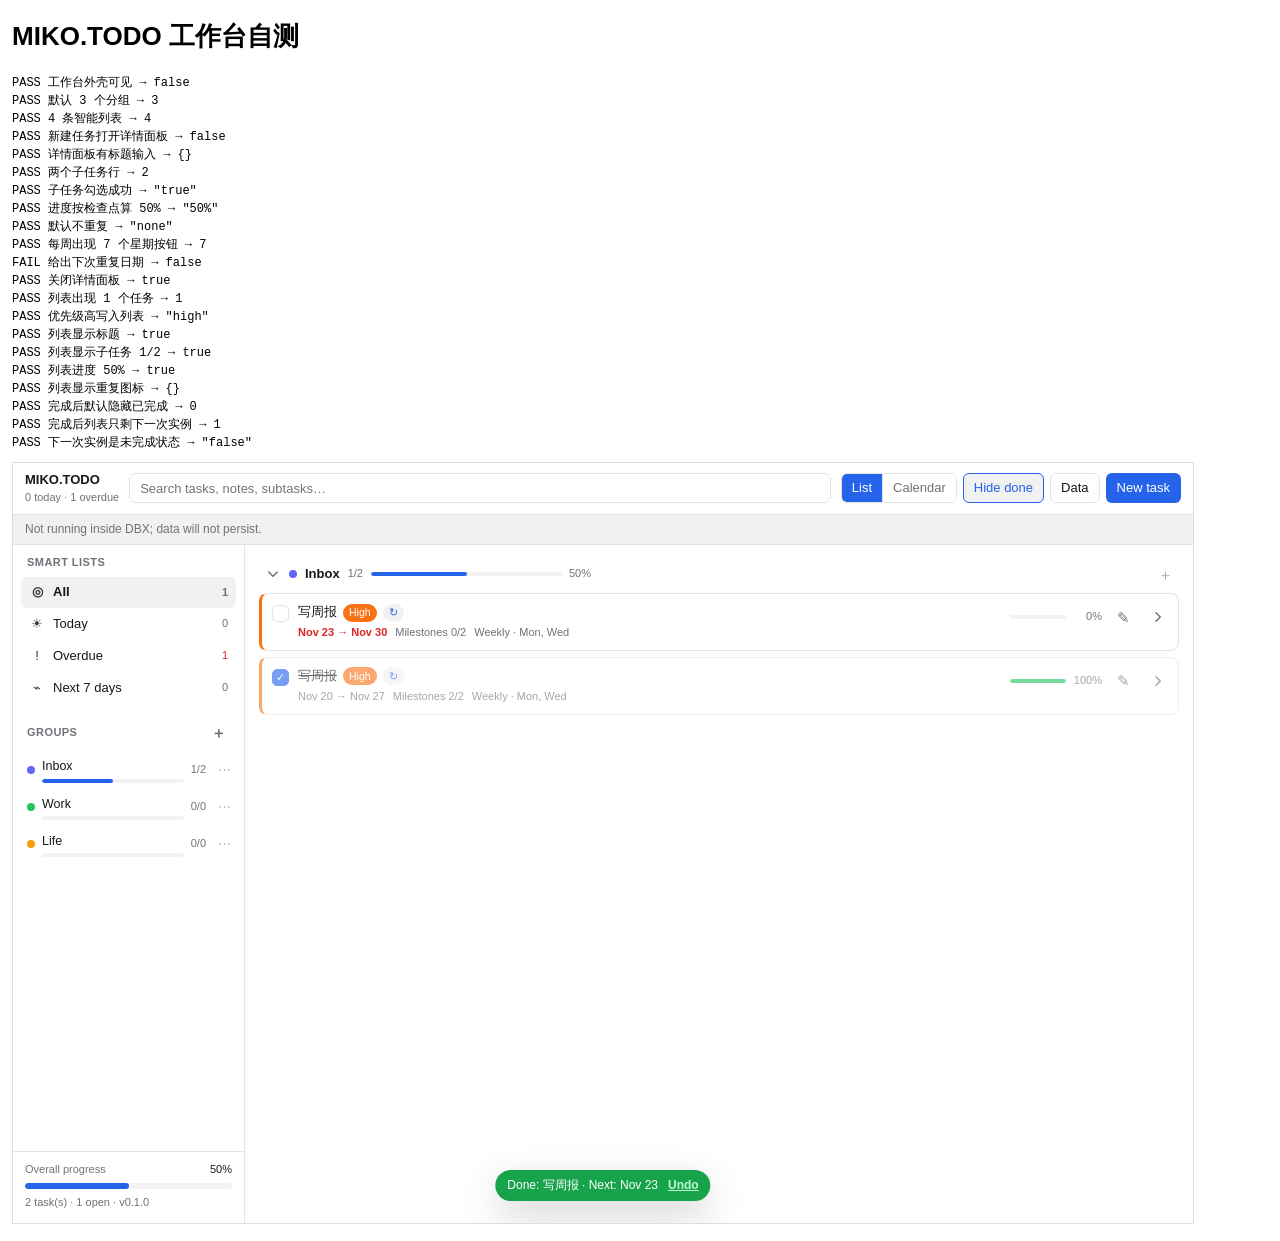
==== dev/selftest.html @ 4a1e9a85 "MIKO.TODO 0.1.0：DBX 待办插件 纯前端工作台插件（manifest v1，host_api 1），数据落 host.storage。  - 分组管理：新建/重命名/配色/排序/删除（" ====
<!doctype html>
<html lang="zh">
<head>
<meta charset="utf-8">
<title>MIKO.TODO selftest</title>
<style>
  body { font: 13px/1.5 -apple-system, sans-serif; margin: 12px; }
  #out { white-space: pre-wrap; font-family: ui-monospace, Menlo, monospace; font-size: 12px; }
  .ok { color: #15803d; } .bad { color: #b91c1c; }
  iframe { width: 1180px; height: 760px; border: 1px solid #ddd; margin-top: 10px; }
</style>
</head>
<body>
<h1>MIKO.TODO 工作台自测</h1>
<div id="out">running…</div>
<iframe id="frame" src="../ui/index.html"></iframe>
<script>
(function () {
  const out = document.getElementById("out");
  const lines = [];
  const errors = [];
  let pass = 0, fail = 0;
  const frame = document.getElementById("frame");

  function log(text, ok) {
    if (ok === true) pass++; else if (ok === false) fail++;
    lines.push((ok === true ? "PASS " : ok === false ? "FAIL " : "     ") + text);
    out.textContent = lines.join("\n");
  }
  function eq(actual, expected, label) {
    log(label + " → " + JSON.stringify(actual) + (actual === expected ? "" : " (期望 " + JSON.stringify(expected) + ")"), actual === expected);
  }
  function truthy(v, label) { log(label + " → " + JSON.stringify(v), !!v); }
  const wait = (ms) => new Promise((r) => setTimeout(r, ms));

  frame.addEventListener("load", async () => {
    const win = frame.contentWindow;
    const doc = frame.contentDocument;
    win.addEventListener("error", (e) => errors.push(String(e.message)));
    win.addEventListener("unhandledrejection", (e) => errors.push("rejection: " + String(e.reason)));
    await wait(400);

    const $ = (sel, root) => (root || doc).querySelector(sel);
    const $$ = (sel, root) => Array.from((root || doc).querySelectorAll(sel));
    const fire = (node, type) => node.dispatchEvent(new win.Event(type, { bubbles: true }));

    try {
      // 1. 外壳与默认分组
      eq($("#shell").hidden, false, "工作台外壳可见");
      eq($$("#groups .group-item").length, 3, "默认 3 个分组");
      eq($$("#smart .smart-item").length, 4, "4 条智能列表");

      // 2. 新建任务 → 详情面板
      $("#btn-new").click();
      await wait(80);
      eq($("#modal-root").hidden, false, "新建任务打开详情面板");
      const title = $(".sheet-title");
      truthy(title, "详情面板有标题输入");

      // 3. 编辑标题 + 优先级 + 日期
      title.value = "写周报";
      fire(title, "input");
      const priSel = $$(".sheet .select")[1];
      priSel.value = "high";
      fire(priSel, "change");
      const dateInputs = $$('.sheet input[type="date"]');
      dateInputs[0].value = "2026-11-20";
      fire(dateInputs[0], "change");
      dateInputs[1].value = "2026-11-27";
      fire(dateInputs[1], "change");
      await wait(60);

      // 4. 子任务两个 + 勾一个
      const subInput = $$(".sheet .list-add")[0].querySelector(".input");
      const subBtn = $$(".sheet .list-add")[0].querySelector("button");
      subInput.value = "收集数据";
      subBtn.click();
      subInput.value = "写结论";
      subBtn.click();
      await wait(60);
      eq($$(".sheet .entry-row").length, 2, "两个子任务行");
      const firstCheck = $(".sheet .entry-row .mini-check");
      firstCheck.click();
      await wait(60);
      eq($$(".sheet .entry-row .mini-check")[0].getAttribute("aria-checked"), "true", "子任务勾选成功");
      eq($(".progress-card .pc-pct").textContent, "50%", "进度按检查点算 50%");

      // 5. 重复：每周 + 周一/周三
      const freqSel = $$(".sheet .select")[2];
      eq(freqSel.value, "none", "默认不重复");
      freqSel.value = "weekly";
      fire(freqSel, "change");
      await wait(60);
      const wdBtns = $$(".sheet .wd-btn");
      eq(wdBtns.length, 7, "每周出现 7 个星期按钮");
      wdBtns[1].click();
      wdBtns[3].click();
      await wait(60);
      truthy($(".sheet .hint").textContent.indexOf("下次") >= 0 || $$(".sheet .hint").some((n) => n.textContent.indexOf("下次") >= 0), "给出下次重复日期");

      // 6. 关面板 → 列表出现任务
      $(".sheet-foot .btn-primary").click();
      await wait(80);
      eq($("#modal-root").hidden, true, "关闭详情面板");
      eq($$(".task").length, 1, "列表出现 1 个任务");
      eq($(".task").dataset.pri, "high", "优先级高写入列表");
      truthy($(".task").textContent.indexOf("写周报") >= 0, "列表显示标题");
      truthy($(".task").textContent.indexOf("1/2") >= 0, "列表显示子任务 1/2");
      truthy($(".task-progress .pct").textContent === "50%", "列表进度 50%");
      truthy($(".task .chip.repeat"), "列表显示重复图标");

      // 7. 勾选完成 → 100% 且生成下一次
      $(".task .check").click();
      await wait(150);
      eq($$(".task[data-done='true']").length, 0, "完成后默认隐藏已完成");
      eq($$(".task").length, 1, "完成后列表只剩下一次实例");
      eq($(".task").dataset.done, "false", "下一次实例是未完成状态");
      $("#btn-show-done").click();
      await wait(150);
      eq($$(".task").length, 2, "显示已完成后：原实例 + 下一次");
      eq($$(".task[data-done='true']").length, 1, "原实例保持完成状态");
      eq($(".task[data-done='true'] .task-progress .pct").textContent, "100%", "完成度 100%");

      // 8. 日历视图
      $('.seg-btn[data-view="calendar"]').click();
      await wait(120);
      eq($("#calendar-view").hidden, false, "日历视图可见");
      eq($$("#cal-weekdays span").length, 7, "日历表头 7 列");
      eq($$("#cal-grid .cal-cell").length, 42, "月历 42 格");
      const covered = $$("#cal-grid .cal-chip").length;
      truthy(covered >= 1, "日历里有任务块（" + covered + "）");
      const cell = $$("#cal-grid .cal-cell")[10];
      cell.click();
      await wait(80);
      eq($("#modal-root").hidden, false, "点日历空白格新建任务");
      eq($$('.sheet input[type="date"]')[0].value, cell.dataset.date, "新建任务带上所点日期");
      $(".sheet-foot .btn-primary").click();
      await wait(80);

      // 9. 侧栏筛选与搜索
      $('.seg-btn[data-view="list"]').click();
      await wait(80);
      if ($("#btn-show-done").getAttribute("aria-pressed") !== "true") $("#btn-show-done").click();
      await wait(80);
      $$("#smart .smart-item")[1].click();
      await wait(80);
      eq($$("#smart .smart-item")[1].getAttribute("aria-pressed"), "true", "点「今天」后侧栏高亮生效");
      $$("#smart .smart-item")[0].click();
      await wait(80);
      const search = $("#search");
      search.value = "周报";
      fire(search, "input");
      await wait(80);
      eq($$(".task").length, 2, "搜索命中 2 条");
      search.value = "不存在的词";
      fire(search, "input");
      await wait(80);
      eq($$(".task").length, 0, "搜索无结果");
      search.value = "";
      fire(search, "input");
      await wait(80);

      // 10. 分组：新建 / 重命名
      $("#btn-add-group").click();
      await wait(80);
      const dlgInput = $("#dialog-root .input");
      truthy(dlgInput, "新建分组弹出输入框");
      dlgInput.value = "课外";
      $("#dialog-root .btn-primary").click();
      await wait(120);
      eq($$("#groups .group-item").length, 4, "分组增加到 4 个");

      // 11. 数据对话框能导出 JSON
      $("#btn-data").click();
      await wait(80);
      const exported = $("#dialog-root .textarea").value;
      truthy(exported.indexOf('"app": "miko.todo"') >= 0, "导出 JSON 可读");
      $("#dialog-root .dlg-actions .btn").click();
      await wait(60);

      // 12. 空任务关掉应被丢弃
      const before = $$(".task").length;
      $("#btn-new").click();
      await wait(80);
      $(".sheet-foot .btn-primary").click();
      await wait(120);
      eq($$(".task").length, before, "空任务关闭后被丢弃");

      // 13. 自定义重复：每 2 周的周五，共 3 次
      $("#btn-new").click();
      await wait(80);
      const t2 = $(".sheet-title");
      t2.value = "双周复盘";
      fire(t2, "input");
      let sels = $$(".sheet .select");
      sels[2].value = "custom";
      fire(sels[2], "change");
      await wait(80);
      let nums = $$(".sheet input[type=number]");
      nums[0].value = "2";
      fire(nums[0], "change");
      await wait(60);
      sels = $$(".sheet .select");
      sels[3].value = "week";
      fire(sels[3], "change");
      await wait(80);
      eq($$(".sheet .wd-btn").length, 7, "自定义周单位出现星期选择");
      $$(".sheet .wd-btn")[5].click();
      await wait(60);
      sels = $$(".sheet .select");
      sels[4].value = "count";
      fire(sels[4], "change");
      await wait(80);
      nums = $$(".sheet input[type=number]");
      nums[1].value = "3";
      fire(nums[1], "change");
      await wait(100);

      // 14. 导出回读验证 repeat 字段
      $("#btn-data").click();
      await wait(100);
      const dump = JSON.parse($("#dialog-root .textarea").value);
      const saved = dump.tasks.filter((x) => x.title === "双周复盘")[0];
      truthy(saved, "导出里能找到新任务");
      eq(saved.repeat.freq, "custom", "重复类型 custom");
      eq(saved.repeat.unit, "week", "重复单位 week");
      eq(saved.repeat.interval, 2, "重复间隔 2");
      eq(JSON.stringify(saved.repeat.weekdays), "[5]", "重复星期为周五");
      eq(saved.repeat.count, 3, "结束条件为 3 次");
      $("#dialog-root .dlg-actions .btn").click();
      await wait(80);
      $(".sheet-foot .btn-primary").click();
      await wait(80);

      // 15. 分组 ⋯ 菜单：重命名 + 删除
      let more = $(".group-item .g-more");
      more.click();
      await wait(80);
      eq($$(".menu .menu-item").length, 4, "分组菜单 4 个动作");
      $$(".menu .menu-item")[0].click();
      await wait(80);
      const renameInput = $("#dialog-root .input");
      renameInput.value = "工作（改名）";
      $("#dialog-root .btn-primary").click();
      await wait(150);
      truthy(($("#groups").textContent || "").indexOf("工作（改名）") >= 0, "分组重命名生效");

      const groupCountBefore = $$("#groups .group-item").length;
      $(".group-item .g-more").click();
      await wait(80);
      $$(".menu .menu-item")[3].click();
      await wait(120);
      $("#dialog-root .btn-danger").click();
      await wait(200);
      eq($$("#groups .group-item").length, groupCountBefore - 1, "删除分组后数量 -1");

      // 16. 日历翻月
      $('.seg-btn[data-view="calendar"]').click();
      await wait(120);
      const titleBefore = $("#cal-title").textContent;
      $("#cal-next").click();
      await wait(80);
      const titleNext = $("#cal-title").textContent;
      truthy(titleBefore !== titleNext, "日历翻到下个月（" + titleBefore + " → " + titleNext + "）");
      $("#cal-today").click();
      await wait(80);
      eq($("#cal-title").textContent, titleBefore, "回到本月");

      // 17. 空状态说人话 + 底部状态栏已移除
      $('.seg-btn[data-view="list"]').click();
      await wait(140);
      eq($(".statusbar"), null, "底部状态栏已移除");
      truthy($("#list-view").getBoundingClientRect().height > 200, "列表区占满剩余高度（" + Math.round($("#list-view").getBoundingClientRect().height) + "px）");
      const s2 = $("#search");
      s2.value = "zzzz";
      fire(s2, "input");
      await wait(140);
      truthy(($("#list-view").textContent || "").indexOf("没有匹配") >= 0, "搜索无结果时说明原因");
      const clearBtn = $("#list-view .empty-actions .btn");
      truthy(clearBtn, "空状态给出可点的出口：" + (clearBtn ? clearBtn.textContent : ""));
      clearBtn.click();
      await wait(140);
      eq(s2.value, "", "点清除搜索后输入框清空");
      truthy($$(".task").length > 0, "清除后任务回来了（" + $$(".task").length + "）");

      // 18. 勾完最后一个任务：说明「都完成了」+ 可撤销 + 可切回显示已完成
      if ($("#btn-show-done").getAttribute("aria-pressed") === "true") {
        $("#btn-show-done").click();
        await wait(140);
      }
      $("#btn-new").click();
      await wait(90);
      const onceTitle = $(".sheet-title");
      onceTitle.value = "一次性任务X";
      fire(onceTitle, "input");
      $(".sheet-foot .btn-primary").click();
      await wait(120);
      const s3 = $("#search");
      s3.value = "一次性任务X";
      fire(s3, "input");
      await wait(160);
      eq($$(".task").length, 1, "搜索定位到这条一次性任务");
      $(".task .check").click();
      await wait(180);
      truthy(($("#list-view").textContent || "").indexOf("都完成了") >= 0, "全部勾完后说明「都完成了」，不是空白");
      const undoBtn = $$("#toasts .toast-action").pop();
      truthy(undoBtn, "完成后给出撤销入口（" + (undoBtn ? undoBtn.textContent : "无") + "）");
      undoBtn.click();
      await wait(180);
      eq($$(".task").length, 1, "点撤销后任务回到未完成");
      $(".task .check").click();
      await wait(180);
      const showBtn = $("#list-view .empty-actions .btn");
      truthy(showBtn, "空状态给出「显示已完成」出口：" + (showBtn ? showBtn.textContent : "无"));
      showBtn.click();
      await wait(180);
      eq($$(".task[data-done='true']").length, 1, "点「显示已完成」后能看到这条已完成任务");

      // 19. 卡片交互：单击展开、卡片内新增子任务、优先级排序、进度、用时、详情入口
      const c19S4 = $("#search");
      c19S4.value = "";
      fire(c19S4, "input");
      await wait(120);
      if ($("#btn-show-done").getAttribute("aria-pressed") === "true") { $("#btn-show-done").click(); await wait(120); }
      $$("#smart .smart-item")[0].click();
      await wait(120);
      $('.seg-btn[data-view="list"]').click();
      await wait(120);
      $("#btn-new").click();
      await wait(90);
      const c19T3 = $(".sheet-title");
      c19T3.value = "卡片交互任务";
      fire(c19T3, "input");
      $(".sheet-foot .btn-primary").click();
      await wait(140);

      const c19Card = () => $$(".task").filter((c) => (c.querySelector(".task-title") || {}).textContent === "卡片交互任务")[0];
      const c19Name = (r) => { const i = r.querySelector(".sub-title"); return i ? i.value : (r.querySelector(".sub-title-text") || {}).textContent; };
      const c19Row = (title) => Array.from(c19Card().querySelectorAll(".sub-row")).filter((r) => c19Name(r) === title)[0];
      truthy(c19Card(), "新建的卡片在列表里");
      eq(!!c19Card().querySelector(".task-body"), false, "卡片默认收起");
      c19Card().querySelector(".task-title").click();
      await wait(100);
      eq(!!c19Card().querySelector(".task-body"), true, "单击卡片展开子任务");
      c19Card().querySelector(".task-title").click();
      await wait(100);
      eq(!!c19Card().querySelector(".task-body"), false, "再次单击收起");
      c19Card().querySelector(".task-title").click();
      await wait(100);

      const c19Add1 = c19Card().querySelector(".sub-add-input");
      c19Add1.value = "先做这个";
      fire(c19Add1, "input");
      c19Add1.dispatchEvent(new win.KeyboardEvent("keydown", { key: "Enter", bubbles: true }));
      await wait(160);
      eq(c19Card().querySelectorAll(".sub-row").length, 1, "卡片内回车新增子任务");
      const c19Add12 = c19Card().querySelector(".sub-add-input");
      c19Add12.value = "次要的";
      fire(c19Add12, "input");
      c19Add12.dispatchEvent(new win.KeyboardEvent("keydown", { key: "Enter", bubbles: true }));
      await wait(160);
      eq(c19Card().querySelectorAll(".sub-row").length, 2, "再添加一个子任务");

      // 收起态：只有标题 + 用时 + 优先级 + 箭头
      const cardChev = c19Card().querySelector("[data-act='expand'] svg.chevron path");
      eq(cardChev ? cardChev.getAttribute("d") : null, "M6 3.75 10.25 8 6 12.25", "任务卡片用 DBX 同款展开箭头");
      eq(!!c19Row("先做这个").querySelector(".sub-meta"), false, "子任务默认只显示标题行");
      eq(!!c19Row("先做这个").querySelector(".sub-title"), false, "收起态标题不是输入框（不可编辑）");
      truthy(!!c19Row("先做这个").querySelector(".sub-title-text"), "收起态标题是纯文本");
      eq(c19Row("先做这个").querySelector(".sub-dur").textContent, "—", "收起态用时显示占位");
      const subChev = c19Row("先做这个").querySelector(".sub-expand svg.chevron path");
      eq(subChev ? subChev.getAttribute("d") : null, "M6 3.75 10.25 8 6 12.25", "子任务箭头同款 path");
      eq(c19Row("先做这个").querySelector(".sub-expand").getAttribute("aria-expanded"), "false", "子任务默认收起");

      c19Row("先做这个").querySelector(".sub-title-text").click();
      await wait(180);
      eq(!!c19Row("先做这个").querySelector(".sub-meta"), true, "点标题展开详细字段");
      truthy(!!c19Row("先做这个").querySelector("input.sub-title"), "展开后标题变成可编辑输入框");
      truthy(!!c19Row("先做这个").querySelector(".sub-expand svg.chevron.open"), "展开后箭头旋转 90°");
      eq(c19Row("先做这个").querySelector(".sub-expand").getAttribute("aria-expanded"), "true", "箭头标记为展开");

      c19Row("次要的").querySelector(".sub-expand").click();
      await wait(180);
      const c19Pri = c19Row("次要的").querySelector(".sub-pri");
      c19Pri.value = "urgent";
      fire(c19Pri, "change");
      await wait(180);
      c19Row("次要的").querySelector(".sub-expand").click();
      await wait(180);
      truthy(!!c19Row("次要的").querySelector(".sub-right .chip"), "收起态右侧显示优先级标签");
      eq(!!c19Row("次要的").querySelector(".sub-meta"), false, "收起后详细字段隐藏");

      const c19Sort = c19Card().querySelector(".sort-select");
      c19Sort.value = "priority";
      fire(c19Sort, "change");
      await wait(160);
      eq(c19Name(c19Card().querySelector(".sub-row")), "次要的", "按优先级排序：紧急的排第一");
      const c19Sort2 = c19Card().querySelector(".sort-select");
      c19Sort2.value = "created";
      fire(c19Sort2, "change");
      await wait(160);
      eq(c19Name(c19Card().querySelector(".sub-row")), "先做这个", "按创建时间排序：最早的排第一");

      const c19Range = c19Row("先做这个").querySelector(".sub-range");
      c19Range.value = "50";
      fire(c19Range, "input");
      fire(c19Range, "change");
      await wait(160);
      eq(c19Row("先做这个").querySelector(".sub-pct").textContent, "50%", "子任务进度拖到 50%");
      eq(c19Card().querySelector(".task-progress .pct").textContent, "25%", "任务进度取两个子任务的平均值 25%");

      const c19Mins = c19Row("先做这个").querySelector(".sub-mins");
      c19Mins.value = "45";
      fire(c19Mins, "change");
      await wait(160);
      eq(c19Row("先做这个").querySelector(".sub-dur").textContent, "45 分钟", "手填用时生效");

      const c19Pad = (n) => String(n).padStart(2, "0");
      const c19Now = new Date();
      const c19Today = c19Now.getFullYear() + "-" + c19Pad(c19Now.getMonth() + 1) + "-" + c19Pad(c19Now.getDate());
      const c19Clear = c19Row("先做这个").querySelector(".sub-mins");
      c19Clear.value = "";
      fire(c19Clear, "change");
      await wait(150);
      const c19Date = c19Row("先做这个").querySelector('input[type="date"]');
      c19Date.value = c19Today;
      fire(c19Date, "change");
      await wait(150);
      const c19Time = c19Row("先做这个").querySelector('input[type="time"]');
      c19Time.value = "09:00";
      fire(c19Time, "change");
      await wait(150);
      const c19Done = c19Row("先做这个").querySelector(".sub-dt");
      c19Done.value = c19Today + "T10:30";
      fire(c19Done, "change");
      await wait(170);
      eq(c19Row("先做这个").querySelector(".sub-dur").textContent, "1 小时 30 分", "用时按 开始→完成 自动算");

      c19Card().querySelector("[data-act='edit']").click();
      await wait(140);
      eq($("#modal-root").hidden, false, "点 ✎ 打开详情面板");
      truthy($$("#modal-root .sub-row").length >= 2, "详情面板里也有子任务行（" + $$("#modal-root .sub-row").length + "）");
      $(".sheet-foot .btn-primary").click();
      await wait(120);
      eq($$(".task .sub-row").length >= 2, true, "详情关闭后卡片仍保持展开");

      eq(errors.length, 0, "无运行时报错" + (errors.length ? "：" + errors.join(" | ") : ""));
    } catch (e) {
      log("异常：" + (e && e.stack ? e.stack : String(e)), false);
    }

    lines.push("");
    lines.push("RESULT pass=" + pass + " fail=" + fail);
    out.textContent = lines.join("\n");
    document.title = fail ? "SELFTEST FAIL " + fail : "SELFTEST OK";
  });
})();
</script>
</body>
</html>
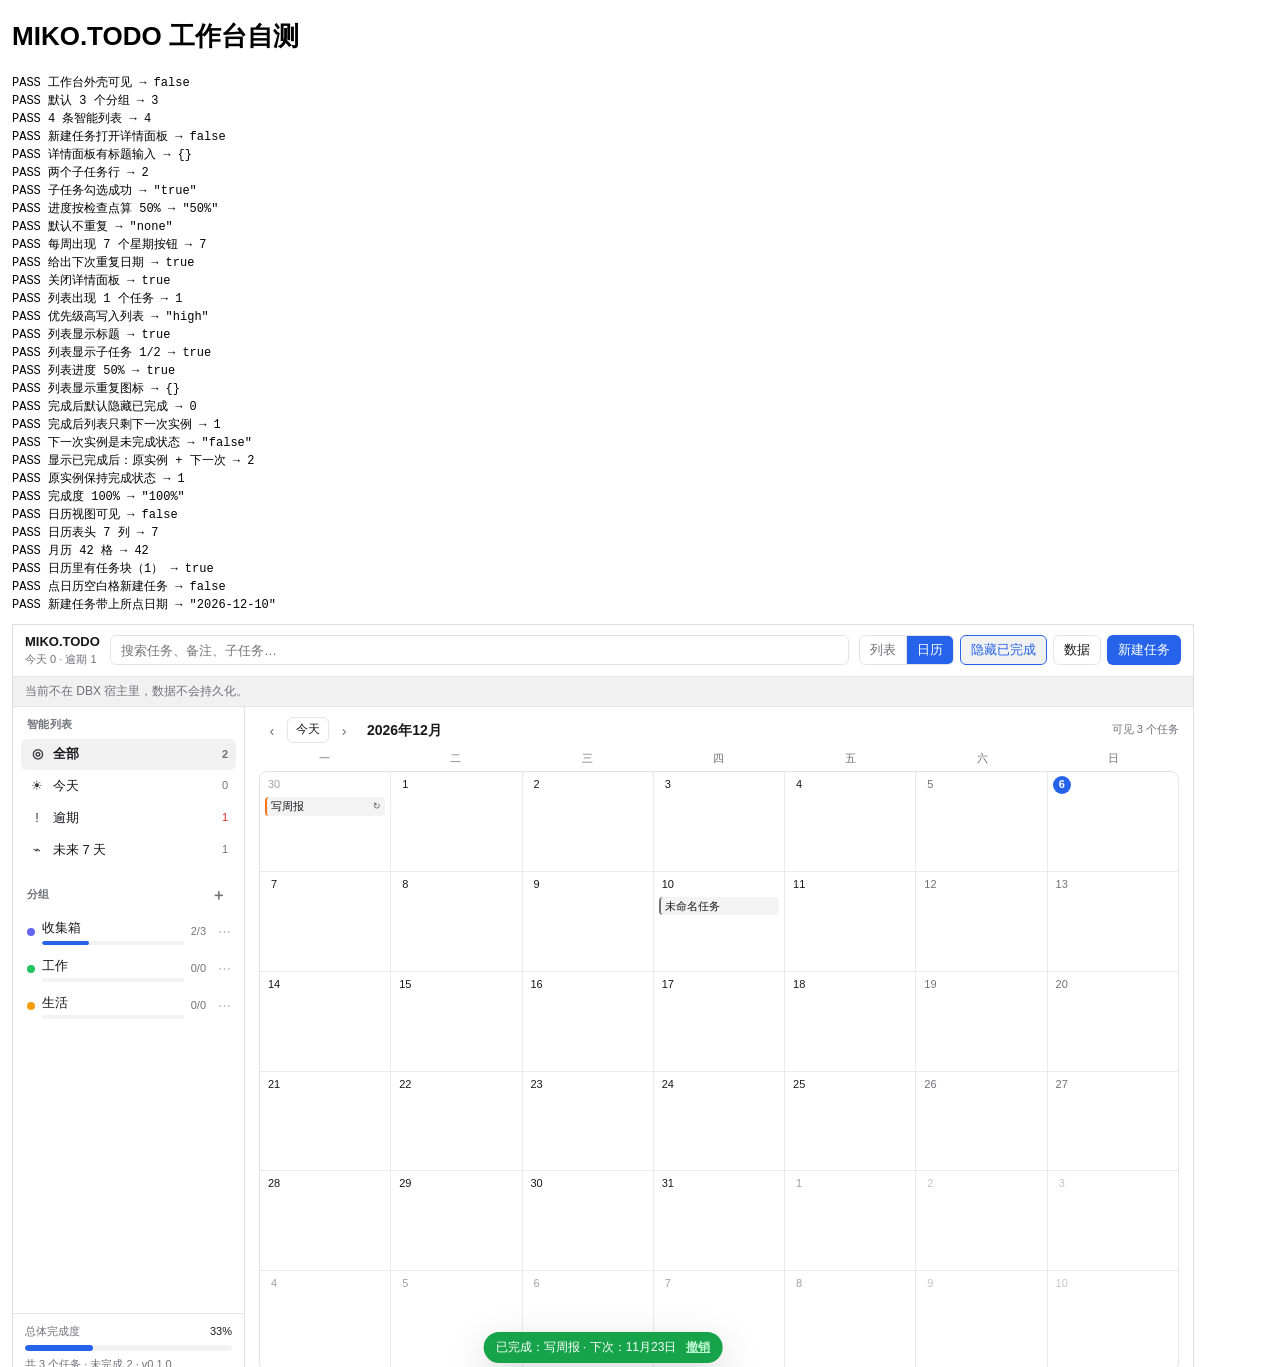
==== commit 99ac98fd: "test: 自测固定中文 locale（?locale=zh），避免 runner 语言导致断言漂移" ====
--- a/dev/selftest.html
+++ b/dev/selftest.html
@@ -13,7 +13,7 @@
 <body>
 <h1>MIKO.TODO 工作台自测</h1>
 <div id="out">running…</div>
-<iframe id="frame" src="../ui/index.html"></iframe>
+<iframe id="frame" src="../ui/index.html?locale=zh"></iframe>
 <script>
 (function () {
   const out = document.getElementById("out");
